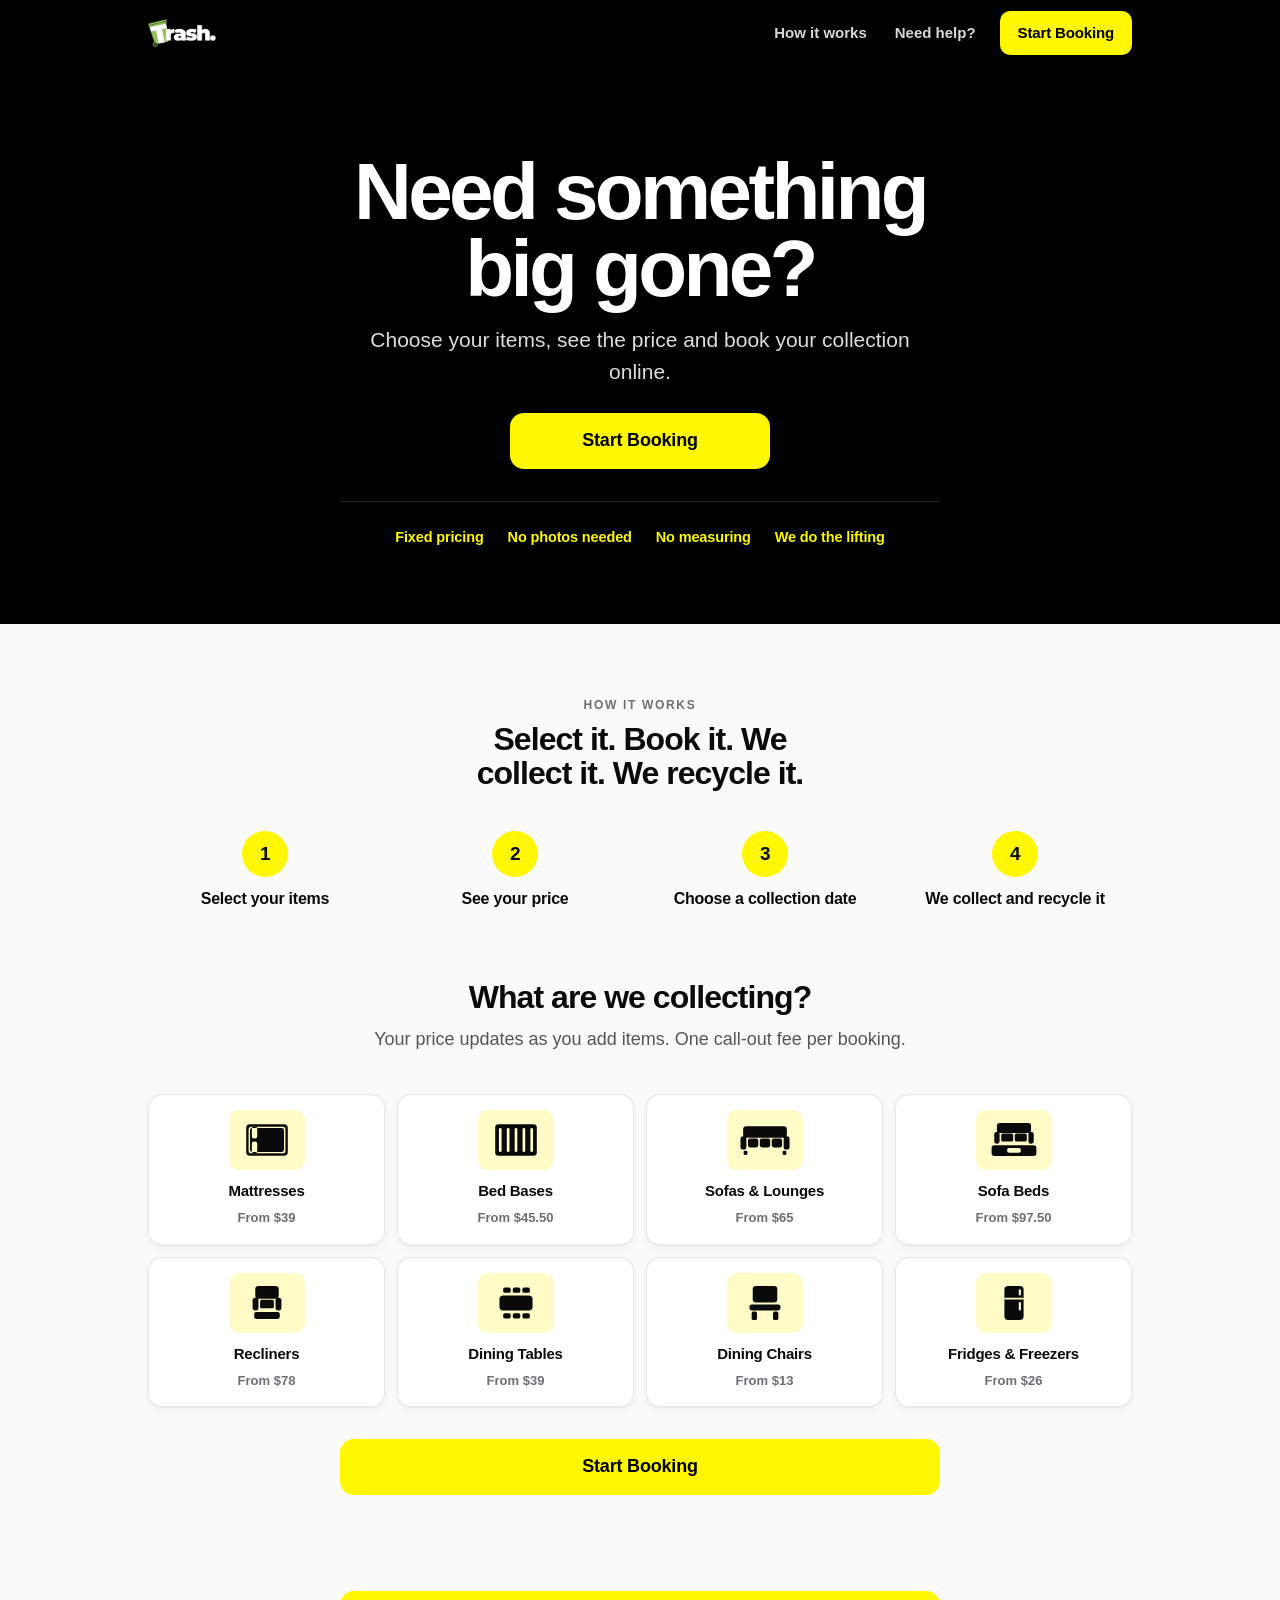
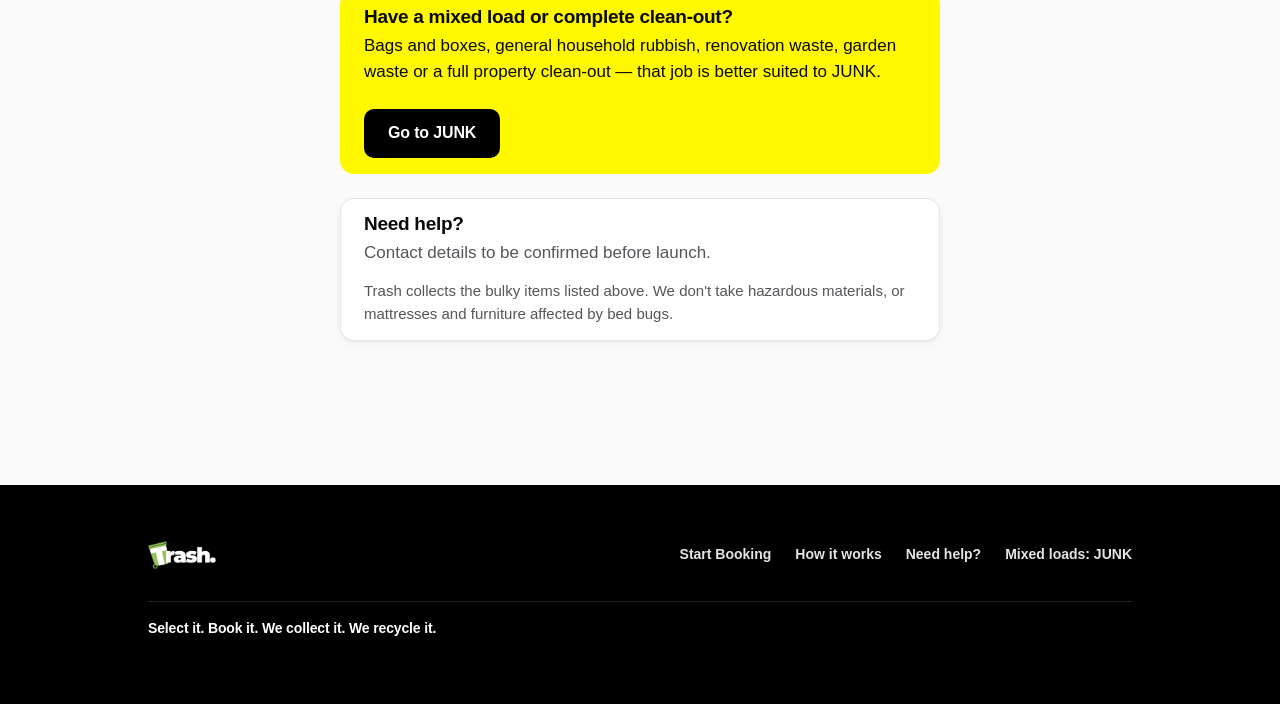
==== index.html @ a02c85eb "Trash.com.au fixed-price bulky-item booking funnel A complete click-through booking journey for spec" ====
<!DOCTYPE html>
<html lang="en-AU">
<head>
<meta charset="utf-8">
<meta name="viewport" content="width=device-width, initial-scale=1, viewport-fit=cover">
<title>Trash — Need something big gone?</title>
<meta name="description" content="Choose your items, see the price and book your collection online. Fixed pricing. No photos needed. No measuring.">
<meta name="theme-color" content="#000000">
<link rel="stylesheet" href="assets/css/trash.css">
</head>
<body>

<header class="site-header">
  <div class="wrap">
    <a class="logo" href="index.html">
      <img src="assets/img/trash-logo.png" alt="Trash" onerror="this.outerHTML='<span class=&quot;logo-fallback&quot;>Trash.</span>'">
    </a>
    <a class="nav-link" href="#how">How it works</a>
    <a class="nav-link" href="#help">Need help?</a>
    <a class="header-cta" href="book.html">Start Booking</a>
  </div>
</header>

<main>

  <section class="hero">
    <div class="wrap">
      <div class="hero-inner">
        <h1>Need something big gone?</h1>
        <p>Choose your items, see the price and book your collection online.</p>
        <a class="btn btn-primary btn-lg" href="book.html">Start Booking</a>
        <div class="trust">
          <span>Fixed pricing</span>
          <span>No photos needed</span>
          <span>No measuring</span>
          <span>We do the lifting</span>
        </div>
      </div>
    </div>
  </section>

  <section class="section" id="how">
    <div class="wrap">
      <div class="section-head">
        <p class="eyebrow">How it works</p>
        <h2>Select it. Book it. We collect it. We recycle it.</h2>
      </div>
      <div class="how">
        <div class="how-step"><div class="how-num">1</div><div class="how-label">Select your items</div></div>
        <div class="how-step"><div class="how-num">2</div><div class="how-label">See your price</div></div>
        <div class="how-step"><div class="how-num">3</div><div class="how-label">Choose a collection date</div></div>
        <div class="how-step"><div class="how-num">4</div><div class="how-label">We collect and recycle it</div></div>
      </div>
    </div>
  </section>

  <section class="section" style="padding-top:0">
    <div class="wrap">
      <div class="section-head">
        <h2>What are we collecting?</h2>
        <p class="lede">Your price updates as you add items. One call-out fee per booking.</p>
      </div>
      <div class="tiles" id="home-tiles"></div>
      <div class="measure" style="margin-top:32px">
        <a class="btn btn-primary btn-lg btn-block" href="book.html">Start Booking</a>
      </div>
    </div>
  </section>

  <section class="section" id="help" style="padding-top:0">
    <div class="wrap">
      <div class="measure">
        <div class="note note-yellow">
          <h3>Have a mixed load or complete clean-out?</h3>
          <p>Bags and boxes, general household rubbish, renovation waste, garden waste or a full property clean-out — that job is better suited to JUNK.</p>
          <a class="btn junk-link" href="#" rel="noopener">Go to JUNK</a>
        </div>

        <div class="note">
          <h3>Need help?</h3>
          <p id="help-contact" class="muted">Contact details to be confirmed before launch.</p>
          <p class="small muted" style="margin-bottom:0">Trash collects the bulky items listed above. We don't take hazardous
            materials, or mattresses and furniture affected by bed bugs.</p>
        </div>
      </div>
    </div>
  </section>

</main>

<footer class="site-footer">
  <div class="wrap">
    <div class="foot-top">
      <a class="logo" href="index.html">
        <img src="assets/img/trash-logo.png" alt="Trash" onerror="this.outerHTML='<span class=&quot;logo-fallback&quot;>Trash.</span>'">
      </a>
      <nav class="foot-links" aria-label="Footer">
        <a href="book.html">Start Booking</a>
        <a href="#how">How it works</a>
        <a href="#help">Need help?</a>
        <a class="junk-link" href="#">Mixed loads: JUNK</a>
      </nav>
    </div>
    <p class="foot-tag" style="margin:0">Select it. Book it. We collect it. We recycle it.</p>
  </div>
</footer>

<script src="assets/js/config.js"></script>
<script src="assets/js/icons.js"></script>
<script src="assets/js/pricing.js"></script>
<script>
(function () {
  const C = TRASH_CONFIG;

  /* Category tiles — built from config, linking straight into the funnel. */
  document.getElementById('home-tiles').innerHTML = C.categories.map(cat => {
    const from = Math.min.apply(null, cat.items.map(i => i.charge));
    return `<span class="tile-wrap"><a class="tile" href="book.html#/items/${cat.id}">
      <span class="tile-thumb">${TrashIcons.svg(cat.icon)}</span>
      <span class="tile-name">${cat.name}</span>
      <span class="tile-from">From ${TrashPricing.formatMoney(from)}</span>
    </a></span>`;
  }).join('');

  /* Configurable JUNK URL */
  document.querySelectorAll('.junk-link').forEach(a => {
    a.href = C.junk.url;
    a.target = '_blank';
  });

  /* Contact details only render if they have actually been supplied */
  const help = document.getElementById('help-contact');
  const bits = [];
  if (C.contact.phone) bits.push(`<a href="${C.contact.phoneHref || 'tel:' + C.contact.phone.replace(/\s/g, '')}">${C.contact.phone}</a>`);
  if (C.contact.email) bits.push(`<a href="mailto:${C.contact.email}">${C.contact.email}</a>`);
  if (bits.length) { help.innerHTML = bits.join(' &nbsp;·&nbsp; '); help.classList.remove('muted'); }
})();
</script>
</body>
</html>
---- assets/css/trash.css ----
/* ============================================================================
   TRASH.COM.AU — DESIGN SYSTEM
   ----------------------------------------------------------------------------
   Mobile first. Yellow, black, white, off-white. Bold and practical.

   Two rules do most of the work:
     1. ONE content measure, centred. Nothing floats flush-left against a gutter.
     2. Weight signals state. Resting things get a hairline; the thing you have
        chosen gets the black ring. Everything having a heavy border is noise.
   ========================================================================== */

:root {
  /* Brand */
  --yellow:      #FFF800;
  --yellow-deep: #E8E200;   /* pressed / hairline on yellow */
  --yellow-tint: #FFFCC7;   /* icon tiles, selected fills */
  --black:       #000000;
  --white:       #FFFFFF;
  --bg:          #FAFAFA;

  /* Ink */
  --ink:    #0A0A0A;
  --ink-2:  #55555A;   /* 7.3:1 on white */
  --ink-3:  #6E6E73;   /* 5.1:1 on white — lightest text permitted */
  --line:   #E6E6E6;
  --line-2: #D4D4D4;

  /* Elevation — subtle, only to lift a surface off the page */
  --sh-1: 0 1px 2px rgba(0,0,0,.05), 0 3px 10px rgba(0,0,0,.045);
  --sh-2: 0 2px 6px rgba(0,0,0,.07), 0 14px 32px rgba(0,0,0,.10);
  --sh-up: 0 -2px 8px rgba(0,0,0,.16), 0 -14px 40px rgba(0,0,0,.22);

  /* Radius */
  --r-xs: 8px;
  --r-sm: 10px;
  --r:    14px;
  --r-lg: 20px;
  --r-pill: 999px;

  /* Space */
  --s1: 4px;  --s2: 8px;  --s3: 12px; --s4: 16px;
  --s5: 24px; --s6: 32px; --s7: 48px; --s8: 64px;

  /* Layout */
  --tap: 48px;
  --gutter: 20px;
  /* The page uses exactly two widths: the 984px rail for grids, the header
     and the footer, and this 600px measure for every block of text. Anything
     in between produces edges 10px apart that read as a mistake. */
  --measure: 600px;
  --side: 336px;      /* desktop summary rail */
  /* Deliberately equal to measure + gap + side + gutters (600+48+336+40), so
     the header, the progress bar and the funnel grid all share one left edge
     instead of landing on three edges 18px apart. */
  --page: 1024px;

  --font: -apple-system, BlinkMacSystemFont, "Segoe UI", "Helvetica Neue",
          Arial, sans-serif;
}

* { box-sizing: border-box; }

/* Several components set their own display, which would otherwise beat
   [hidden]. Nothing hidden should ever paint. */
[hidden] { display: none !important; }

html { -webkit-text-size-adjust: 100%; scroll-behavior: smooth; }

/* Touch behaviour ---------------------------------------------------------
   `manipulation` removes the double-tap-to-zoom wait, which matters most on
   the quantity stepper where people tap the same spot repeatedly. The grey
   iOS tap flash goes: every control has its own :active state instead. */
button, a, label.choice, .tile, .date-card, summary {
  touch-action: manipulation;
  -webkit-tap-highlight-color: transparent;
}

body {
  margin: 0;
  background: var(--bg);
  color: var(--ink);
  font-family: var(--font);
  font-size: 17px;
  line-height: 1.55;
  overflow-x: hidden;
  -webkit-font-smoothing: antialiased;
}

/* ---- Type scale -------------------------------------------------------- */
h1, h2, h3, h4 {
  font-weight: 900;
  letter-spacing: -0.03em;
  line-height: 1.06;
  margin: 0 0 var(--s3);
  text-wrap: balance;
}
h1 { font-size: clamp(30px, 7.6vw, 42px); }
h2 { font-size: clamp(24px, 5.6vw, 32px); }
h3 { font-size: 19px; letter-spacing: -0.015em; }
h4 { font-size: 16px; letter-spacing: -0.01em; }

p { margin: 0 0 var(--s3); }
a { color: inherit; }
strong { font-weight: 800; }

.lede      { font-size: 18px; color: var(--ink-2); }
.eyebrow   { font-size: 12px; font-weight: 900; letter-spacing: .14em;
             text-transform: uppercase; color: var(--ink-3); margin: 0 0 var(--s2); }
.muted     { color: var(--ink-2); }
.small     { font-size: 15px; }

/* ---- Layout ------------------------------------------------------------ */
/* env() keeps content clear of the notch when a phone is held in landscape */
.wrap {
  max-width: var(--page); margin: 0 auto;
  padding-left:  max(var(--gutter), env(safe-area-inset-left));
  padding-right: max(var(--gutter), env(safe-area-inset-right));
}
.measure { max-width: var(--measure); margin-inline: auto; }
.center  { text-align: center; }

.visually-hidden {
  position: absolute !important; width: 1px; height: 1px;
  padding: 0; margin: -1px; overflow: hidden;
  clip: rect(0 0 0 0); white-space: nowrap; border: 0;
}

:focus-visible { outline: 3px solid var(--black); outline-offset: 3px; border-radius: 4px; }
.site-header :focus-visible, .cart-bar :focus-visible, .hero :focus-visible {
  outline-color: var(--yellow);
}

/* ============================================================== header === */
.site-header {
  background: var(--black); color: var(--white);
  position: sticky; top: 0; z-index: 60;
}
.site-header .wrap { display: flex; align-items: center; gap: var(--s1); min-height: 66px; }

.logo {
  display: flex; align-items: center; margin-right: auto;
  text-decoration: none; min-height: 44px; padding-right: var(--s2);
}
.logo img { height: 28px; width: auto; display: block; }
.logo-fallback { color: var(--white); font-weight: 900; font-size: 25px; letter-spacing: -.04em; }

.nav-link {
  color: #D8D8D8; text-decoration: none; font-weight: 700; font-size: 15px;
  padding: 12px 12px; min-height: 44px; display: none; align-items: center;
  border-radius: var(--r-xs);
}
.nav-link:hover { color: var(--yellow); }

.header-cta {
  background: var(--yellow); color: var(--black);
  font-weight: 900; font-size: 15px; text-decoration: none; letter-spacing: -.01em;
  padding: 0 18px; min-height: 44px; border-radius: var(--r-sm);
  display: inline-flex; align-items: center; white-space: nowrap; margin-left: var(--s2);
}
.header-cta:hover { background: var(--yellow-deep); }

@media (min-width: 660px) { .nav-link { display: inline-flex; } }

/* ============================================================= buttons === */
.btn {
  font-family: var(--font); font-weight: 900; font-size: 16px; letter-spacing: -.01em;
  min-height: var(--tap); padding: 12px 24px;
  border-radius: var(--r-sm); border: 0;
  background: var(--black); color: var(--white);
  cursor: pointer; text-decoration: none;
  display: inline-flex; align-items: center; justify-content: center; gap: var(--s2);
  transition: transform .06s ease, background-color .12s ease;
}
.btn:active { transform: translateY(1px); }
.btn-primary { background: var(--yellow); color: var(--black); }
.btn-primary:hover { background: var(--yellow-deep); }
.btn-ghost   { background: transparent; color: var(--ink); box-shadow: inset 0 0 0 2px var(--line-2); }
.btn-ghost:hover { box-shadow: inset 0 0 0 2px var(--black); }
.btn-block   { width: 100%; }
.btn-lg      { font-size: 18px; min-height: 56px; padding: 14px 30px; border-radius: var(--r); }
.btn:disabled, .btn[aria-disabled="true"] { opacity: .35; cursor: not-allowed; transform: none; }

.btn-edit {
  background: var(--white); color: var(--ink); border: 0;
  box-shadow: inset 0 0 0 1.5px var(--line-2);
  font-family: var(--font); font-weight: 800; font-size: 14px;
  min-height: 44px; padding: 0 18px; border-radius: var(--r-pill); cursor: pointer;
}
.btn-edit:hover { box-shadow: inset 0 0 0 2px var(--black); }

/* ================================================================ hero === */
.hero {
  background: var(--black); color: var(--white);
  padding: clamp(44px, 11vw, 88px) 0 clamp(40px, 9vw, 76px);
  text-align: center;
}
.hero-inner { max-width: var(--measure); margin-inline: auto; }
.hero h1 {
  font-size: clamp(38px, 10.6vw, 80px);
  letter-spacing: -0.045em; line-height: .96;
  margin-bottom: var(--s4);
}
.hero p { font-size: clamp(17px, 4.4vw, 21px); color: #DCDCDC; margin-bottom: var(--s5); }
.hero .btn-lg { min-width: 260px; }

.trust {
  margin: var(--s6) auto 0; padding-top: var(--s5);
  border-top: 1px solid #262626; max-width: var(--measure);
  display: flex; flex-wrap: wrap; justify-content: center; gap: 10px var(--s5);
}
.trust span {
  font-size: 14.5px; font-weight: 800; color: var(--yellow); letter-spacing: -.01em;
}

/* ============================================================ sections === */
.section { padding: clamp(40px, 9vw, 72px) 0; }
.section-head { max-width: var(--measure); margin: 0 auto clamp(24px, 5vw, 40px); text-align: center; }
.section-head p:last-child { margin-bottom: 0; }

/* ---- How it works: numbers on a rule, not four boxes ------------------- */
.how { display: grid; grid-template-columns: repeat(2, 1fr); gap: var(--s5) var(--s4); }
.how-step { text-align: center; }
.how-num {
  width: 46px; height: 46px; margin: 0 auto var(--s3);
  border-radius: 50%; background: var(--yellow);
  display: grid; place-items: center;
  font-weight: 900; font-size: 19px; letter-spacing: -.02em;
}
.how-label { font-weight: 800; font-size: 16px; line-height: 1.25; letter-spacing: -.015em; }

/* ======================================================= category tiles === */
.tiles { display: grid; grid-template-columns: repeat(2, 1fr); gap: var(--s3); }

.tile-wrap { position: relative; display: block; height: 100%; }

.tile {
  width: 100%; height: 100%;   /* every tile in a row ends on the same line */
  background: var(--white);
  border: 0; border-radius: var(--r);
  box-shadow: inset 0 0 0 1px var(--line), var(--sh-1);
  padding: var(--s4) var(--s3) var(--s4);
  min-height: 150px;
  display: flex; flex-direction: column; align-items: center; justify-content: center;
  gap: var(--s2); text-align: center; cursor: pointer;
  font-family: var(--font); color: var(--ink); text-decoration: none;
  transition: box-shadow .14s ease, transform .06s ease;
}
.tile:hover { box-shadow: inset 0 0 0 2px var(--black), var(--sh-2); }
.tile:active { transform: translateY(1px); background: var(--yellow-tint); }
.tile-thumb {
  width: 76px; height: 60px; border-radius: var(--r-sm);
  background: var(--yellow-tint);
  display: grid; place-items: center; margin-bottom: var(--s1);
}
.tile-thumb svg { width: 64px; height: 46px; display: block; }
.tile-name { font-weight: 900; font-size: 15px; line-height: 1.2; letter-spacing: -.015em; }
.tile-from { font-size: 13px; font-weight: 700; color: var(--ink-3); }

/* A category you've already taken something from */
.tile.has-items {
  background: var(--yellow-tint);
  box-shadow: inset 0 0 0 2px var(--black), var(--sh-1);
}
.tile.has-items .tile-thumb { background: var(--yellow); }
.tile.has-items .tile-from  { color: var(--ink); font-weight: 800; }

.tile-wrap .badge {
  position: absolute; top: -7px; right: -7px;
  background: var(--black); color: var(--yellow);
  font-size: 13px; font-weight: 900; min-width: 28px; height: 28px;
  border-radius: var(--r-pill); display: grid; place-items: center; padding: 0 8px;
  box-shadow: 0 0 0 3px var(--bg);
}

/* ---- getting back to the categories ------------------------------------ */
/* Sits at the top of every item list, in the same place every time. */
.crumb {
  display: inline-flex; align-items: center; gap: 8px;
  background: var(--white); border: 0; cursor: pointer;
  box-shadow: inset 0 0 0 1.5px var(--line-2);
  border-radius: var(--r-pill); padding: 0 18px; min-height: 44px;
  font-family: var(--font); font-weight: 800; font-size: 14.5px;
  letter-spacing: -.01em; color: var(--ink);
  margin-bottom: var(--s4);
}
.crumb:hover  { box-shadow: inset 0 0 0 2px var(--black); }
.crumb:active { background: var(--yellow-tint); }

.items-foot { display: grid; gap: var(--s3); margin-top: var(--s5); }

/* Shown once something is in the booking — the prompt to keep going. */
.add-more {
  background: var(--yellow-tint); border-radius: var(--r);
  padding: var(--s4); display: grid; gap: var(--s3);
}
.add-more-line {
  margin: 0; font-weight: 800; font-size: 15.5px; line-height: 1.35;
  letter-spacing: -.01em;
}
.add-more .btn { background: var(--white); color: var(--ink); }
.add-more .btn:hover { background: var(--black); color: var(--white); }

/* =========================================================== item cards === */
.items { display: grid; gap: var(--s2); }

/* One tidy row: thumbnail, name, and an action column of fixed width so every
   card in the list shares the same two alignment edges. */
.item-card {
  background: var(--white); border-radius: var(--r);
  box-shadow: inset 0 0 0 1px var(--line), var(--sh-1);
  padding: var(--s3);
  display: grid; gap: 10px;
  grid-template-columns: 48px minmax(0, 1fr) 118px;
  align-items: center;
  transition: box-shadow .14s ease;
}
.item-card:active { box-shadow: inset 0 0 0 1px var(--line-2), var(--sh-1); }
.item-card.is-selected {
  background: var(--white);
  box-shadow: inset 0 0 0 2px var(--black), var(--sh-2);
}

.item-thumb {
  width: 48px; height: 48px; border-radius: var(--r-sm);
  background: var(--yellow-tint); display: grid; place-items: center;
}
.item-card.is-selected .item-thumb { background: var(--yellow); }
.item-thumb svg { width: 44px; height: 32px; display: block; }

.item-main { min-width: 0; }
.item-name  { font-weight: 800; font-size: 15.5px; line-height: 1.22; letter-spacing: -.02em; }
.item-price { font-weight: 800; font-size: 15px; color: var(--ink-2); margin-top: 2px; }
.item-card.is-selected .item-price { color: var(--ink); }

.add-btn { width: 100%; min-height: 44px; font-size: 15px; padding: 12px 8px; }

.qty {
  display: grid; grid-template-columns: 44px minmax(36px, 1fr) 44px;
  align-items: center; width: 100%;
  border-radius: var(--r-sm); box-shadow: inset 0 0 0 2px var(--black);
  overflow: hidden; background: var(--white);
}
.qty button {
  height: 44px; border: 0; background: transparent; color: var(--ink);
  font-size: 22px; font-weight: 900; line-height: 1; cursor: pointer; font-family: var(--font);
}
.qty button:hover:not(:disabled) { background: var(--yellow); }
.qty button:active:not(:disabled) { background: var(--yellow-deep); }
.qty button:disabled { color: #B4B4B4; cursor: not-allowed; }
.qty .qty-value {
  text-align: center; font-weight: 900; font-size: 17px; height: 44px;
  display: grid; place-items: center;
  box-shadow: inset 2px 0 0 var(--black), inset -2px 0 0 var(--black);
}

/* Below ~360px there isn't room for a name beside the controls, so the action
   drops to its own full-width row rather than being squeezed. */
@media (max-width: 359px) {
  .item-card { grid-template-columns: 48px minmax(0, 1fr); }
  .item-actions { grid-column: 1 / -1; }
}

/* ============================================================== funnel === */
.funnel { padding-bottom: 132px; }

.progress { background: var(--white); box-shadow: 0 1px 0 var(--line); position: sticky; top: 66px; z-index: 50; }
.progress .wrap { display: flex; align-items: center; gap: var(--s3); min-height: 50px; }

.back-btn {
  background: none; border: 0; font-family: var(--font);
  font-weight: 800; font-size: 15px; letter-spacing: -.01em;
  min-height: 44px; padding: 0 var(--s2) 0 0; cursor: pointer;
  display: inline-flex; align-items: center; gap: 6px; color: var(--ink);
}
.back-btn:hover { color: var(--ink-2); }
.progress-meta { margin-left: auto; font-size: 13px; font-weight: 800; color: var(--ink-3); }

.progress-steps {
  display: flex; gap: 3px; max-width: var(--page);
  margin: 0 auto; padding: 0 var(--gutter) 10px;
}
.progress-steps span {
  flex: 1; height: 4px; border-radius: 2px; background: var(--line);
  transition: background-color .18s ease;
}
.progress-steps span.is-done    { background: var(--black); }
.progress-steps span.is-current { background: var(--yellow); box-shadow: inset 0 0 0 1px var(--yellow-deep); }

.step { padding: clamp(24px, 6vw, 40px) 0 var(--s3); }
.step > .eyebrow { margin-bottom: var(--s2); }
.step-note { font-size: 16px; color: var(--ink-2); margin-bottom: var(--s5); }
.step h1 { margin-bottom: var(--s3); }

.layout { display: block; }

.actions-row { margin-top: var(--s5); display: grid; gap: var(--s2); }

/* ================================================================ forms === */
.field { margin-bottom: var(--s5); }
.field label { display: block; font-weight: 800; font-size: 15px; margin-bottom: 6px; letter-spacing: -.01em; }
.field .hint { font-size: 14px; color: var(--ink-3); font-weight: 500; margin: -2px 0 8px; }

input[type="text"], input[type="tel"], input[type="email"], textarea, select {
  width: 100%; font-family: var(--font); font-size: 17px;
  min-height: var(--tap); padding: 13px 15px;
  border: 0; border-radius: var(--r-sm);
  box-shadow: inset 0 0 0 1.5px var(--line-2);
  background: var(--white); color: var(--ink);
}
input:focus, textarea:focus { box-shadow: inset 0 0 0 2px var(--black); }
textarea { min-height: 100px; resize: vertical; line-height: 1.5; }
input[aria-invalid="true"], textarea[aria-invalid="true"] {
  box-shadow: inset 0 0 0 2px #C40000; background: #FFF7F7;
}
.error-text { color: #B00000; font-weight: 800; font-size: 14px; margin: 8px 0 0; }

.postcode-field { max-width: 320px; margin-inline: auto; }
/* `input.` is deliberate: the attribute selector above outranks a bare class,
   which silently left this field at body size. */
input.postcode-input {
  font-size: 32px; font-weight: 900; letter-spacing: .22em;
  text-align: center; min-height: 72px; padding-left: .22em;
}

/* ============================================================== choices === */
.choices { display: grid; gap: var(--s2); }

.choice {
  display: grid; grid-template-columns: 24px minmax(0, 1fr) auto;
  align-items: center; gap: var(--s3);
  background: var(--white); border-radius: var(--r);
  box-shadow: inset 0 0 0 1px var(--line), var(--sh-1);
  padding: 15px var(--s4); min-height: 64px; cursor: pointer;
  font-weight: 800; font-size: 16px; letter-spacing: -.01em;
  transition: box-shadow .14s ease;
}
/* Hidden, but still the real focusable control — so it needs 16px like any
   other field, or iOS zooms the page when a choice row is tapped. */
.choice input { position: absolute; opacity: 0; pointer-events: none; font-size: 16px; }
.choice .mark {
  width: 24px; height: 24px; border-radius: 50%;
  box-shadow: inset 0 0 0 2px var(--line-2);
  display: grid; place-items: center; background: var(--white);
}
.choice input[type="checkbox"] ~ .mark { border-radius: 7px; }
.choice .mark::after {
  content: ""; width: 12px; height: 12px; border-radius: 50%;
  background: transparent; transition: background-color .12s ease;
}
.choice input[type="checkbox"] ~ .mark::after { border-radius: 3px; }
.choice input:checked ~ .mark { box-shadow: inset 0 0 0 2px var(--black); }
.choice input:checked ~ .mark::after { background: var(--black); }
.choice:has(input:checked) { background: var(--yellow-tint); box-shadow: inset 0 0 0 2px var(--black), var(--sh-1); }
.choice:hover { box-shadow: inset 0 0 0 1.5px var(--ink-3), var(--sh-1); }
.choice:active { background: var(--yellow-tint); }
.choice:has(input:checked):hover { box-shadow: inset 0 0 0 2px var(--black), var(--sh-1); }
.choice input:focus-visible ~ .mark { outline: 3px solid var(--black); outline-offset: 3px; }

/* Questions asked without a price beside each answer */
.choices--no-fees .choice { grid-template-columns: 24px minmax(0, 1fr); }

.choice-hint { display: block; font-weight: 600; font-size: 13.5px; color: var(--ink-3); margin-top: 2px; letter-spacing: 0; }
.choice-fee  { font-weight: 900; font-size: 15px; white-space: nowrap; text-align: right; }
.choice-fee.is-zero { color: var(--ink-3); }
.choice-fee.is-tbc  { font-size: 13px; font-weight: 800; color: var(--ink-2); }

.question { margin-bottom: var(--s6); }
.question > h3 { margin-bottom: var(--s3); letter-spacing: -.02em; }
.question > .step-note { margin: -6px 0 var(--s3); font-size: 14.5px; }
.question-foot { font-size: 14px; color: var(--ink-3); margin: var(--s3) 0 0; }

/* ================================================================ dates === */
.date-group { margin-bottom: var(--s5); }
.date-group > .eyebrow { margin-bottom: var(--s3); }
.date-grid { display: grid; grid-template-columns: repeat(3, 1fr); gap: var(--s2); }

.date-card {
  background: var(--white); border: 0; border-radius: var(--r);
  box-shadow: inset 0 0 0 1px var(--line), var(--sh-1);
  padding: 12px 6px; min-height: 76px; cursor: pointer;
  font-family: var(--font); color: var(--ink);
  display: flex; flex-direction: column; align-items: center; justify-content: center; gap: 1px;
  transition: box-shadow .14s ease;
}
.date-card .dow  { font-size: 12px; font-weight: 900; text-transform: uppercase; letter-spacing: .09em; color: var(--ink-3); }
.date-card .dnum { font-size: 27px; font-weight: 900; line-height: 1.05; letter-spacing: -.03em; }
.date-card .dmon { font-size: 12px; font-weight: 700; color: var(--ink-3); }
.date-card:hover:not(:disabled) { box-shadow: inset 0 0 0 2px var(--black), var(--sh-1); }
.date-card:active:not(:disabled) { background: var(--yellow-tint); }
.date-card[aria-pressed="true"] {
  background: var(--yellow); box-shadow: inset 0 0 0 2px var(--black), var(--sh-1);
}
.date-card[aria-pressed="true"] .dow,
.date-card[aria-pressed="true"] .dmon { color: var(--ink); }
.date-card:disabled {
  background: #F2F2F2; box-shadow: none; cursor: not-allowed; color: #8C8C90;
}
.date-card:disabled .dow, .date-card:disabled .dmon { color: #8C8C90; }

/* ============================================================== summary === */
.summary {
  background: var(--white); border-radius: var(--r-lg);
  box-shadow: inset 0 0 0 1px var(--line), var(--sh-1);
  overflow: hidden;
}
.summary-head {
  padding: var(--s4) var(--s5) var(--s3);
  font-weight: 900; font-size: 17px; letter-spacing: -.02em;
}
.summary-rows { padding: 0 var(--s5) var(--s4); }

.sum-row {
  display: flex; gap: var(--s4); justify-content: space-between; align-items: baseline;
  padding: 10px 0; border-top: 1px solid var(--line); font-size: 15px;
}
.sum-row:first-child { border-top: 0; }
.sum-row .lbl { font-weight: 700; color: var(--ink-2); }
.sum-row .amt { font-weight: 800; white-space: nowrap; font-variant-numeric: tabular-nums; }
.sum-row.is-callout .lbl { color: var(--ink); font-weight: 800; }
.sum-row .amt.is-tbc { font-size: 13px; font-weight: 800; color: var(--ink-2); }

.sum-total {
  background: var(--black); color: var(--white);
  padding: var(--s4) var(--s5);
  display: flex; justify-content: space-between; align-items: baseline; gap: var(--s3);
}
.sum-total .t-label { font-size: 14px; font-weight: 800; letter-spacing: .02em; color: #C9C9C9; }
.sum-total .t-amt {
  font-size: 30px; font-weight: 900; letter-spacing: -.035em; color: var(--yellow);
  font-variant-numeric: tabular-nums;
}
.sum-note {
  background: var(--yellow-tint); padding: 12px var(--s5);
  font-size: 13.5px; font-weight: 700; color: var(--ink);
}
.summary-cta { padding: var(--s4) var(--s5) var(--s5); }

/* ================================================================ review === */
.review-block {
  background: var(--white); border-radius: var(--r);
  box-shadow: inset 0 0 0 1px var(--line), var(--sh-1);
  padding: var(--s4) var(--s5); margin-bottom: var(--s3);
}
.rb-head { display: flex; justify-content: space-between; align-items: center; gap: var(--s3); margin-bottom: var(--s3); }
.rb-head h3 { margin: 0; font-size: 17px; }

.rv { display: grid; gap: 10px; }
.rv-row { display: grid; grid-template-columns: 108px minmax(0, 1fr); gap: var(--s3); align-items: baseline; font-size: 15px; }
.rv-row dt { font-weight: 700; color: var(--ink-3); font-size: 14px; }
.rv-row dd { margin: 0; font-weight: 800; word-break: break-word; letter-spacing: -.01em; }
/* Item lines put the name in the wide column, with quantity and amount after */
.rv-row.is-item { grid-template-columns: minmax(0, 1fr) auto auto; gap: var(--s3); }
.rv-row .rv-qty { font-weight: 700; color: var(--ink-3); white-space: nowrap; }
.rv-row .rv-amt { font-weight: 800; white-space: nowrap; font-variant-numeric: tabular-nums; }

/* ================================================================ photos === */
.opt-tag {
  font-size: 11px; font-weight: 900; letter-spacing: .1em; text-transform: uppercase;
  color: var(--ink-3); background: var(--bg); box-shadow: inset 0 0 0 1px var(--line);
  border-radius: var(--r-pill); padding: 4px 9px; margin-left: 8px; vertical-align: 2px;
}
.photo-count { font-size: 13px; font-weight: 800; color: var(--ink-3); white-space: nowrap; }
.photo-note { font-size: 14px; color: var(--ink-2); line-height: 1.5; margin-bottom: var(--s4); }

.photo-grid {
  display: grid; grid-template-columns: repeat(auto-fill, minmax(96px, 1fr));
  gap: var(--s2); margin-bottom: var(--s3);
}
.photo-thumb {
  position: relative; aspect-ratio: 1; border-radius: var(--r-sm); overflow: hidden;
  box-shadow: inset 0 0 0 1px var(--line); background: var(--bg);
}
.photo-thumb img { width: 100%; height: 100%; object-fit: cover; display: block; }
.photo-remove {
  position: absolute; top: 0; right: 0; width: 44px; height: 44px;
  border: 0; background: none; cursor: pointer; padding: 6px;
  display: grid; place-items: center;
}
.photo-remove span {
  width: 28px; height: 28px; border-radius: 50%;
  background: var(--black); color: var(--white);
  font-size: 19px; font-weight: 900; line-height: 1;
  display: grid; place-items: center;
  box-shadow: 0 1px 4px rgba(0,0,0,.4);
}
.photo-remove:hover span { background: var(--white); color: var(--black); }

.photo-status:empty { display: none; }
.photo-status {
  font-size: 13.5px; font-weight: 700; color: var(--ink-2);
  margin: var(--s3) 0 0; line-height: 1.45;
}

/* ============================================================ cart bar === */
.cart-bar {
  position: fixed; left: 0; right: 0; bottom: 0; z-index: 70;
  background: var(--black); color: var(--white);
  border-radius: var(--r-lg) var(--r-lg) 0 0;
  box-shadow: var(--sh-up);
  padding: var(--s3) var(--gutter) calc(var(--s3) + env(safe-area-inset-bottom));
}
.cart-inner { max-width: var(--page); margin: 0 auto; display: flex; align-items: center; gap: var(--s3); }

.cart-summary {
  flex: 1 1 auto; min-width: 0; background: none; border: 0; cursor: pointer;
  font-family: var(--font); color: var(--white); text-align: left;
  padding: 4px 0; min-height: 48px;
  display: grid; grid-template-columns: auto 22px; justify-content: start;
  align-items: center; gap: var(--s3);
}
.cart-facts { display: block; min-width: 0; }
.cart-count { display: block; font-size: 12px; font-weight: 900; color: var(--yellow); text-transform: uppercase; letter-spacing: .1em; }
.cart-total { display: block; font-size: 25px; font-weight: 900; letter-spacing: -.035em; line-height: 1.15; font-variant-numeric: tabular-nums; }
.cart-total .qual { font-size: 13px; font-weight: 800; letter-spacing: 0; color: #BDBDBD; }
.cart-chev {
  width: 22px; height: 22px; display: grid; place-items: center;
  transition: transform .16s ease; color: #BDBDBD;
}
.cart-summary[aria-expanded="true"] .cart-chev { transform: rotate(180deg); }
.cart-bar .btn { flex: 0 0 auto; }

.cart-drawer {
  max-width: var(--page); margin: 0 auto var(--s3);
  background: var(--white); color: var(--ink);
  border-radius: var(--r); max-height: 46vh; overflow-y: auto;
  overscroll-behavior: contain; -webkit-overflow-scrolling: touch;
}
.cart-drawer .summary { box-shadow: none; border-radius: var(--r); }

/* Functional flash when the price changes — not decoration. */
@keyframes priceTick { 0% { color: var(--yellow); } 100% { color: inherit; } }
.tick { animation: priceTick .5s ease-out; }

/* ================================================================= notes === */
.note {
  border-radius: var(--r); padding: var(--s4) var(--s5);
  background: var(--white); box-shadow: inset 0 0 0 1px var(--line), var(--sh-1);
  margin: var(--s5) 0;
}
.note-yellow { background: var(--yellow); box-shadow: none; }
.note-solid  { background: var(--black); color: var(--white); box-shadow: none; }
.note-solid .muted { color: #C8C8C8; }
.note h3 { margin-bottom: 6px; }
.note p:last-child { margin-bottom: 0; }
.note .btn { margin-top: var(--s3); }

.flag {
  background: #FFF8E1; border: 1.5px dashed #9A7B00; border-radius: var(--r-sm);
  padding: 12px var(--s4); margin: var(--s5) 0;
  font-size: 13.5px; font-weight: 700; color: #6B5200; line-height: 1.45;
}
.flag code { font-family: ui-monospace, SFMono-Regular, Menlo, monospace; font-size: 12.5px; }

/* =============================================================== footer === */
.site-footer {
  background: var(--black); color: #A9A9AD; padding: var(--s7) 0 var(--s8);
  margin-top: var(--s7); font-size: 14px;
}
.site-footer .foot-top {
  display: flex; flex-wrap: wrap; gap: var(--s4); align-items: center;
  padding-bottom: var(--s5); border-bottom: 1px solid #232323; margin-bottom: var(--s4);
}
.site-footer .logo { margin-right: auto; }
.site-footer a { color: #E4E4E4; }
.foot-links { display: flex; flex-wrap: wrap; gap: 2px var(--s5); }
.foot-links a { font-weight: 700; min-height: 44px; display: inline-flex; align-items: center; text-decoration: none; }
.foot-links a:hover { color: var(--yellow); }
.foot-tag { font-weight: 800; color: var(--white); letter-spacing: -.01em; }

/* ========================================================== breakpoints === */
@media (min-width: 560px) {
  .tiles { grid-template-columns: repeat(3, 1fr); }
  .how   { grid-template-columns: repeat(4, 1fr); }
  .date-grid { grid-template-columns: repeat(4, 1fr); }
  .actions-row { grid-auto-flow: column; grid-auto-columns: 1fr; }
  .rv-row { grid-template-columns: 128px minmax(0, 1fr); }
}

@media (min-width: 900px) {
  .tiles { grid-template-columns: repeat(4, 1fr); }
  .date-grid { grid-template-columns: repeat(5, 1fr); }

  /* Selection left, sticky summary right — the pair centred on the page,
     never stretched into a dashboard.

     The rail is only present on some steps. Its track has to disappear with
     it, or the steps without a rail (postcode, review, confirmation) render
     their content 192px left of centre against an empty column. */
  .layout {
    display: grid;
    grid-template-columns: minmax(0, var(--measure));
    gap: var(--s7); align-items: start; justify-content: center;
  }
  .layout:has(.col-side:not([hidden])) {
    grid-template-columns: minmax(0, var(--measure)) var(--side);
  }
  .layout .col-main { max-width: var(--measure); }
  .layout .col-side { position: sticky; top: 140px; }
  .funnel { padding-bottom: var(--s7); }
  .cart-bar { display: none !important; }
  .step { padding-top: var(--s7); }
}

@media (max-width: 899px) {
  .col-side { display: none; }
  /* One centred column everywhere else */
  .col-main { max-width: var(--measure); margin-inline: auto; }
}

/* Phone held sideways. Header + progress + cart bar would otherwise eat over a
   third of a 375px-tall viewport, leaving almost nothing to actually book in. */
@media (max-height: 520px) and (max-width: 899px) {
  .site-header .wrap { min-height: 52px; }
  .logo img { height: 22px; }
  .progress { top: 52px; }
  .progress .wrap { min-height: 42px; }
  .step { padding-top: var(--s4); }
  .step h1 { font-size: 26px; }
  .step-note { margin-bottom: var(--s4); }
  .hero { padding: var(--s6) 0 var(--s5); }
  .hero h1 { font-size: 40px; }
  .cart-bar { padding-top: var(--s2); padding-bottom: calc(var(--s2) + env(safe-area-inset-bottom)); }
  .cart-total { font-size: 21px; }
  .cart-drawer { max-height: 40vh; }
  .funnel { padding-bottom: 108px; }
  .question { margin-bottom: var(--s5); }
}

@media (prefers-reduced-motion: reduce) {
  html { scroll-behavior: auto; }
  *, *::before, *::after { transition: none !important; animation: none !important; }
}
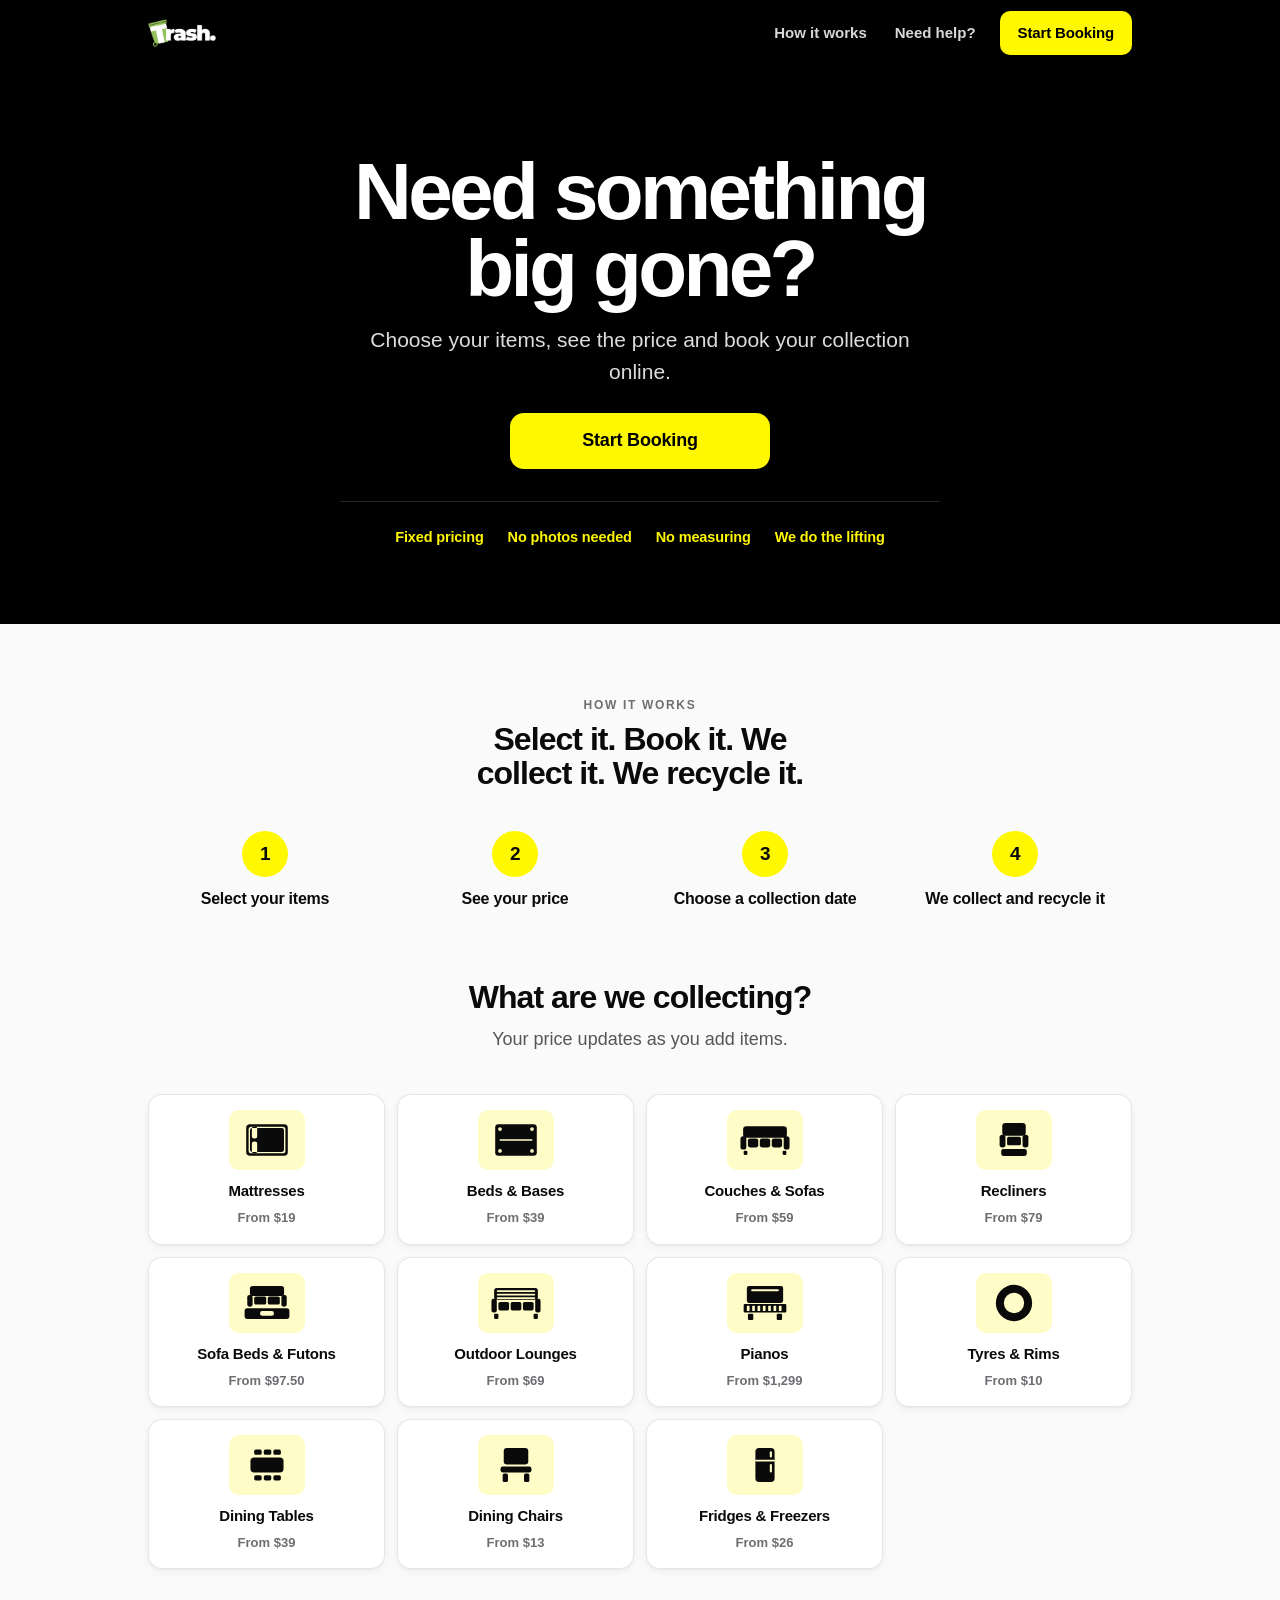
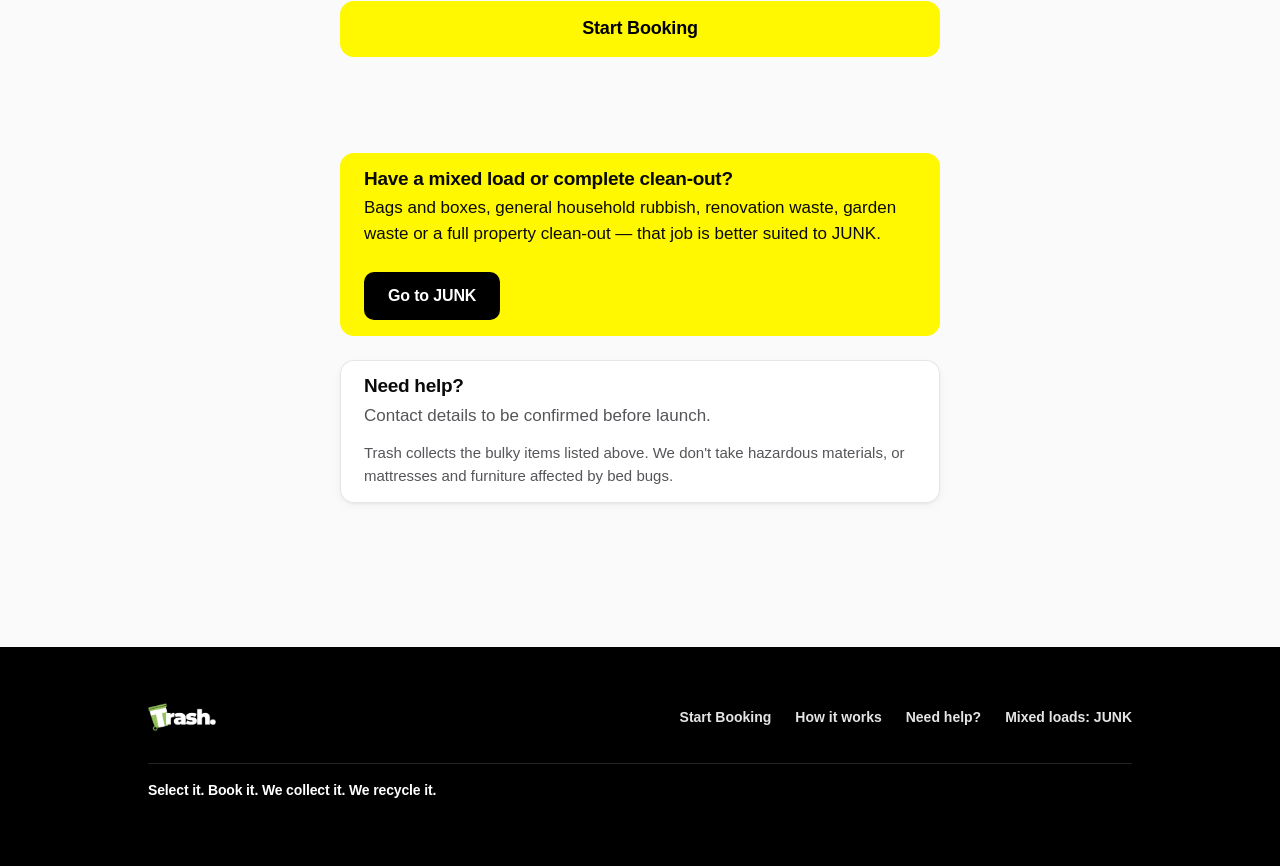
==== commit 07016189: "New price list: all-in pricing, 61 items, no call-out fee Applies "Trash price - update items.csv" (" ====
--- a/index.html
+++ b/index.html
@@ -58,7 +58,7 @@
     <div class="wrap">
       <div class="section-head">
         <h2>What are we collecting?</h2>
-        <p class="lede">Your price updates as you add items. One call-out fee per booking.</p>
+        <p class="lede">Your price updates as you add items.</p>
       </div>
       <div class="tiles" id="home-tiles"></div>
       <div class="measure" style="margin-top:32px">
--- a/assets/css/trash.css
+++ b/assets/css/trash.css
@@ -331,6 +331,14 @@
 .item-name  { font-weight: 800; font-size: 15.5px; line-height: 1.22; letter-spacing: -.02em; }
 .item-price { font-weight: 800; font-size: 15px; color: var(--ink-2); margin-top: 2px; }
 .item-card.is-selected .item-price { color: var(--ink); }
+/* Short description from the pricing sheet — the only thing that tells a bed
+   base from a bed frame at a glance. */
+.item-note {
+  font-size: 12.5px; font-weight: 600; color: var(--ink-3);
+  line-height: 1.3; margin-top: 3px;
+  display: -webkit-box; -webkit-line-clamp: 2; -webkit-box-orient: vertical;
+  overflow: hidden;
+}
 
 .add-btn { width: 100%; min-height: 44px; font-size: 15px; padding: 12px 8px; }
 
